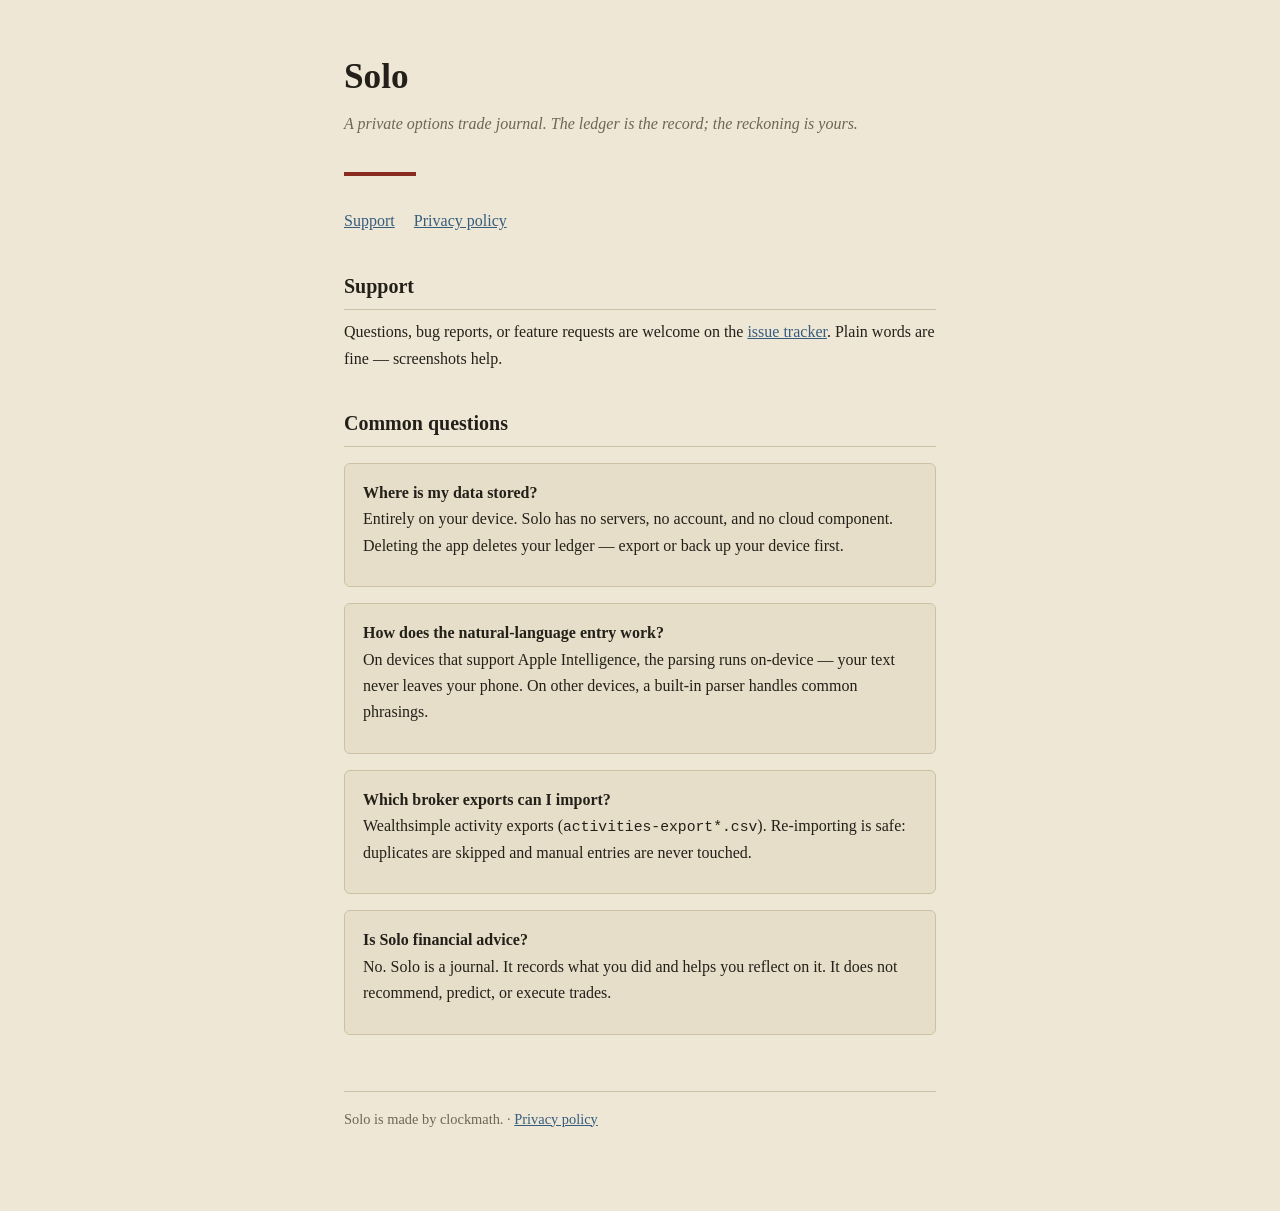
==== index.html @ 3a4c6ee4 "Solo support + privacy pages Co-Authored-By: Claude Opus 4.8 <noreply@anthropic.com>" ====
<!DOCTYPE html>
<html lang="en">
<head>
<meta charset="utf-8">
<meta name="viewport" content="width=device-width, initial-scale=1">
<title>Solo — Support</title>
<link rel="stylesheet" href="style.css">
</head>
<body>
<main>
  <h1>Solo</h1>
  <p class="tagline">A private options trade journal. The ledger is the record; the reckoning is yours.</p>
  <div class="rule-mark"></div>
  <nav><a href="./">Support</a><a href="privacy">Privacy policy</a></nav>

  <h2>Support</h2>
  <p>Questions, bug reports, or feature requests are welcome on the
     <a href="https://github.com/clockmath/solo-support/issues">issue tracker</a>.
     Plain words are fine — screenshots help.</p>

  <h2>Common questions</h2>
  <div class="card">
    <p><strong>Where is my data stored?</strong><br>
    Entirely on your device. Solo has no servers, no account, and no cloud component.
    Deleting the app deletes your ledger — export or back up your device first.</p>
  </div>
  <div class="card">
    <p><strong>How does the natural-language entry work?</strong><br>
    On devices that support Apple Intelligence, the parsing runs on-device — your text
    never leaves your phone. On other devices, a built-in parser handles common phrasings.</p>
  </div>
  <div class="card">
    <p><strong>Which broker exports can I import?</strong><br>
    Wealthsimple activity exports (<span class="mono">activities-export*.csv</span>).
    Re-importing is safe: duplicates are skipped and manual entries are never touched.</p>
  </div>
  <div class="card">
    <p><strong>Is Solo financial advice?</strong><br>
    No. Solo is a journal. It records what you did and helps you reflect on it.
    It does not recommend, predict, or execute trades.</p>
  </div>

  <footer>Solo is made by clockmath. · <a href="privacy">Privacy policy</a></footer>
</main>
</body>
</html>
---- style.css ----
:root { --paper:#EFE7D6; --surface:#E7DEC9; --rule:#CDC1A4; --ink:#23201A; --muted:#6E6555; --oxblood:#8A2B1F; --accent:#355C7D; }
@media (prefers-color-scheme: dark) {
  :root { --paper:#15140F; --surface:#201D16; --rule:#3A3327; --ink:#E9E1CF; --muted:#9A9079; --oxblood:#DE6F5B; --accent:#6E97B8; }
}
* { margin:0; padding:0; box-sizing:border-box; }
body { background:var(--paper); color:var(--ink); font-family:Georgia,'Times New Roman',serif; line-height:1.65; }
main { max-width:640px; margin:0 auto; padding:48px 24px 80px; }
h1 { font-size:2.2rem; font-weight:700; margin-bottom:.3rem; }
.tagline { color:var(--muted); font-style:italic; margin-bottom:2.2rem; }
h2 { font-size:1.25rem; margin:2.2rem 0 .6rem; padding-bottom:.35rem; border-bottom:1px solid var(--rule); }
p, li { margin-bottom:.7rem; }
ul { padding-left:1.2rem; }
a { color:var(--accent); }
.card { background:var(--surface); border:1px solid var(--rule); border-radius:6px; padding:16px 18px; margin:1rem 0; }
.mono { font-family:'SF Mono',Menlo,monospace; font-size:.92em; }
.rule-mark { width:72px; height:4px; background:var(--oxblood); margin:0 0 2rem; }
footer { margin-top:3.5rem; padding-top:1rem; border-top:1px solid var(--rule); color:var(--muted); font-size:.9rem; }
nav a { margin-right:1.2rem; }
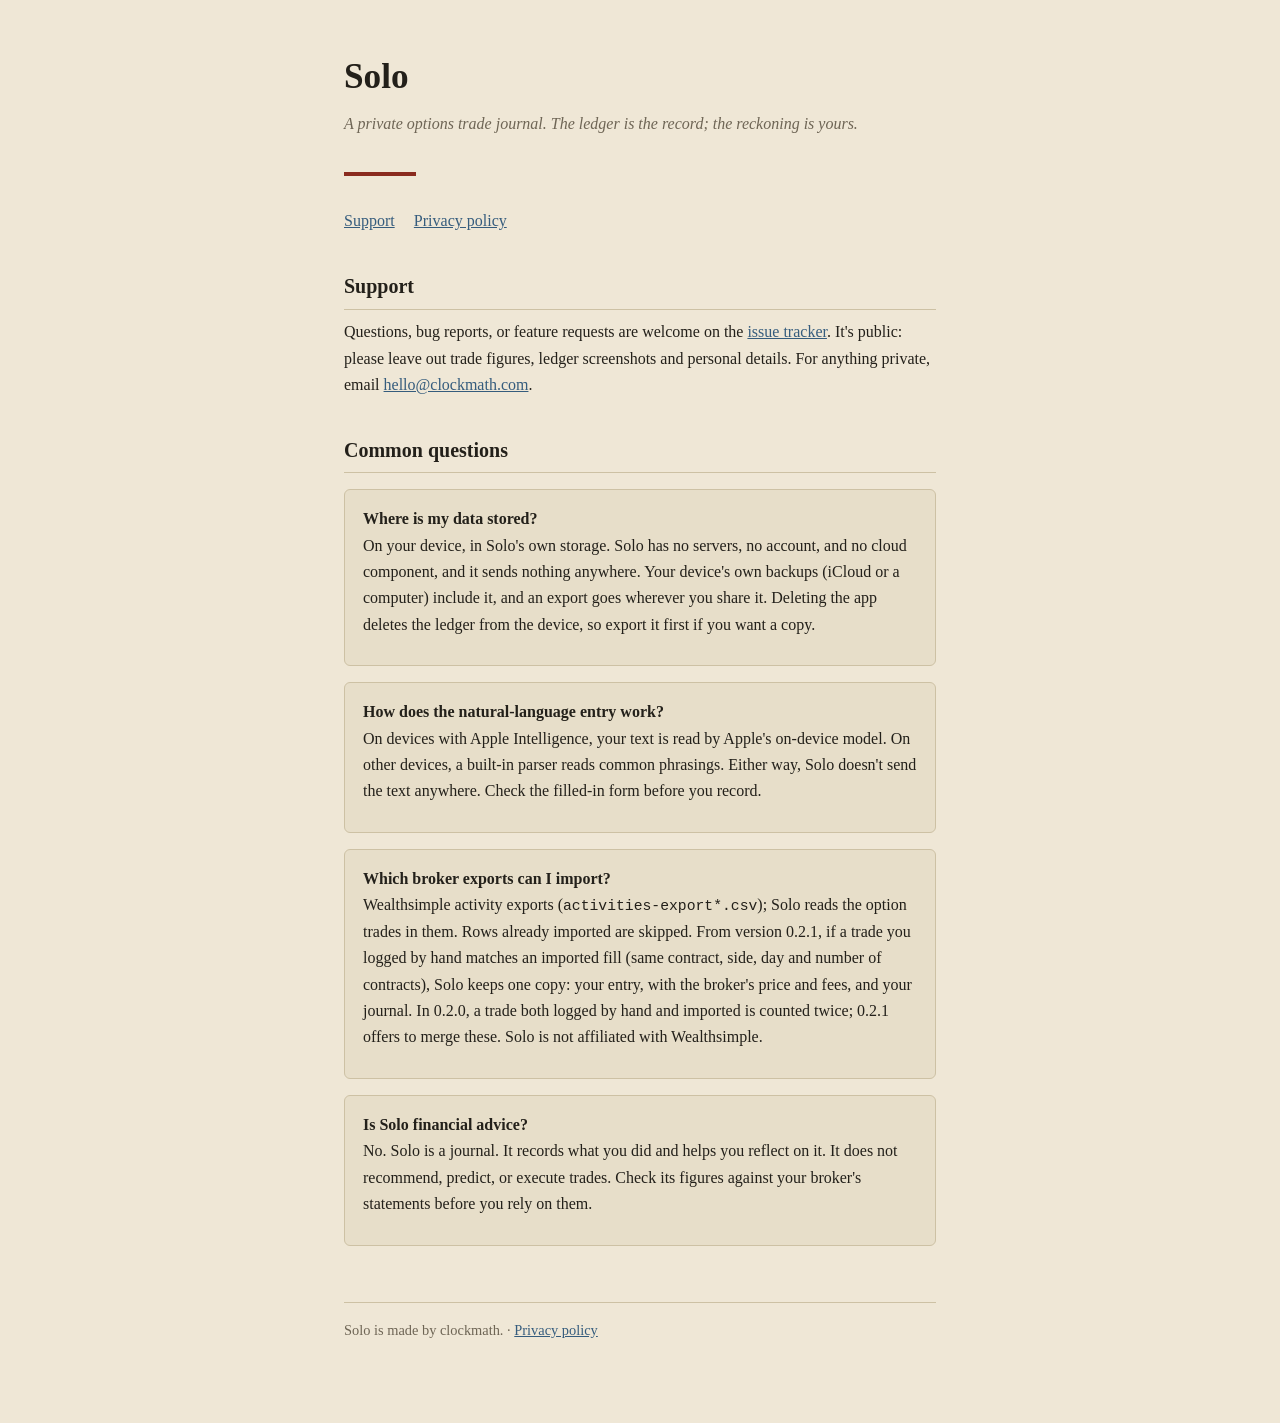
==== commit 1d7928ca: "Privacy policy and support page: say only what Solo does The policy said nothing is transmitted anyw" ====
--- a/index.html
+++ b/index.html
@@ -16,28 +16,39 @@
   <h2>Support</h2>
   <p>Questions, bug reports, or feature requests are welcome on the
      <a href="https://github.com/clockmath/solo-support/issues">issue tracker</a>.
-     Plain words are fine — screenshots help.</p>
+     It's public: please leave out trade figures, ledger screenshots and personal
+     details. For anything private, email
+     <a href="mailto:hello@clockmath.com">hello@clockmath.com</a>.</p>
 
   <h2>Common questions</h2>
   <div class="card">
     <p><strong>Where is my data stored?</strong><br>
-    Entirely on your device. Solo has no servers, no account, and no cloud component.
-    Deleting the app deletes your ledger — export or back up your device first.</p>
+    On your device, in Solo's own storage. Solo has no servers, no account, and no cloud
+    component, and it sends nothing anywhere. Your device's own backups (iCloud or a
+    computer) include it, and an export goes wherever you share it. Deleting the app
+    deletes the ledger from the device, so export it first if you want a copy.</p>
   </div>
   <div class="card">
     <p><strong>How does the natural-language entry work?</strong><br>
-    On devices that support Apple Intelligence, the parsing runs on-device — your text
-    never leaves your phone. On other devices, a built-in parser handles common phrasings.</p>
+    On devices with Apple Intelligence, your text is read by Apple's on-device model.
+    On other devices, a built-in parser reads common phrasings. Either way, Solo doesn't
+    send the text anywhere. Check the filled-in form before you record.</p>
   </div>
   <div class="card">
     <p><strong>Which broker exports can I import?</strong><br>
-    Wealthsimple activity exports (<span class="mono">activities-export*.csv</span>).
-    Re-importing is safe: duplicates are skipped and manual entries are never touched.</p>
+    Wealthsimple activity exports (<span class="mono">activities-export*.csv</span>);
+    Solo reads the option trades in them. Rows already imported are skipped.
+    From version 0.2.1, if a trade you logged by hand matches an imported fill (same
+    contract, side, day and number of contracts), Solo keeps one copy: your entry, with
+    the broker's price and fees, and your journal. In 0.2.0, a trade both logged by hand
+    and imported is counted twice; 0.2.1 offers to merge these. Solo is not affiliated
+    with Wealthsimple.</p>
   </div>
   <div class="card">
     <p><strong>Is Solo financial advice?</strong><br>
     No. Solo is a journal. It records what you did and helps you reflect on it.
-    It does not recommend, predict, or execute trades.</p>
+    It does not recommend, predict, or execute trades. Check its figures against your
+    broker's statements before you rely on them.</p>
   </div>
 
   <footer>Solo is made by clockmath. · <a href="privacy">Privacy policy</a></footer>
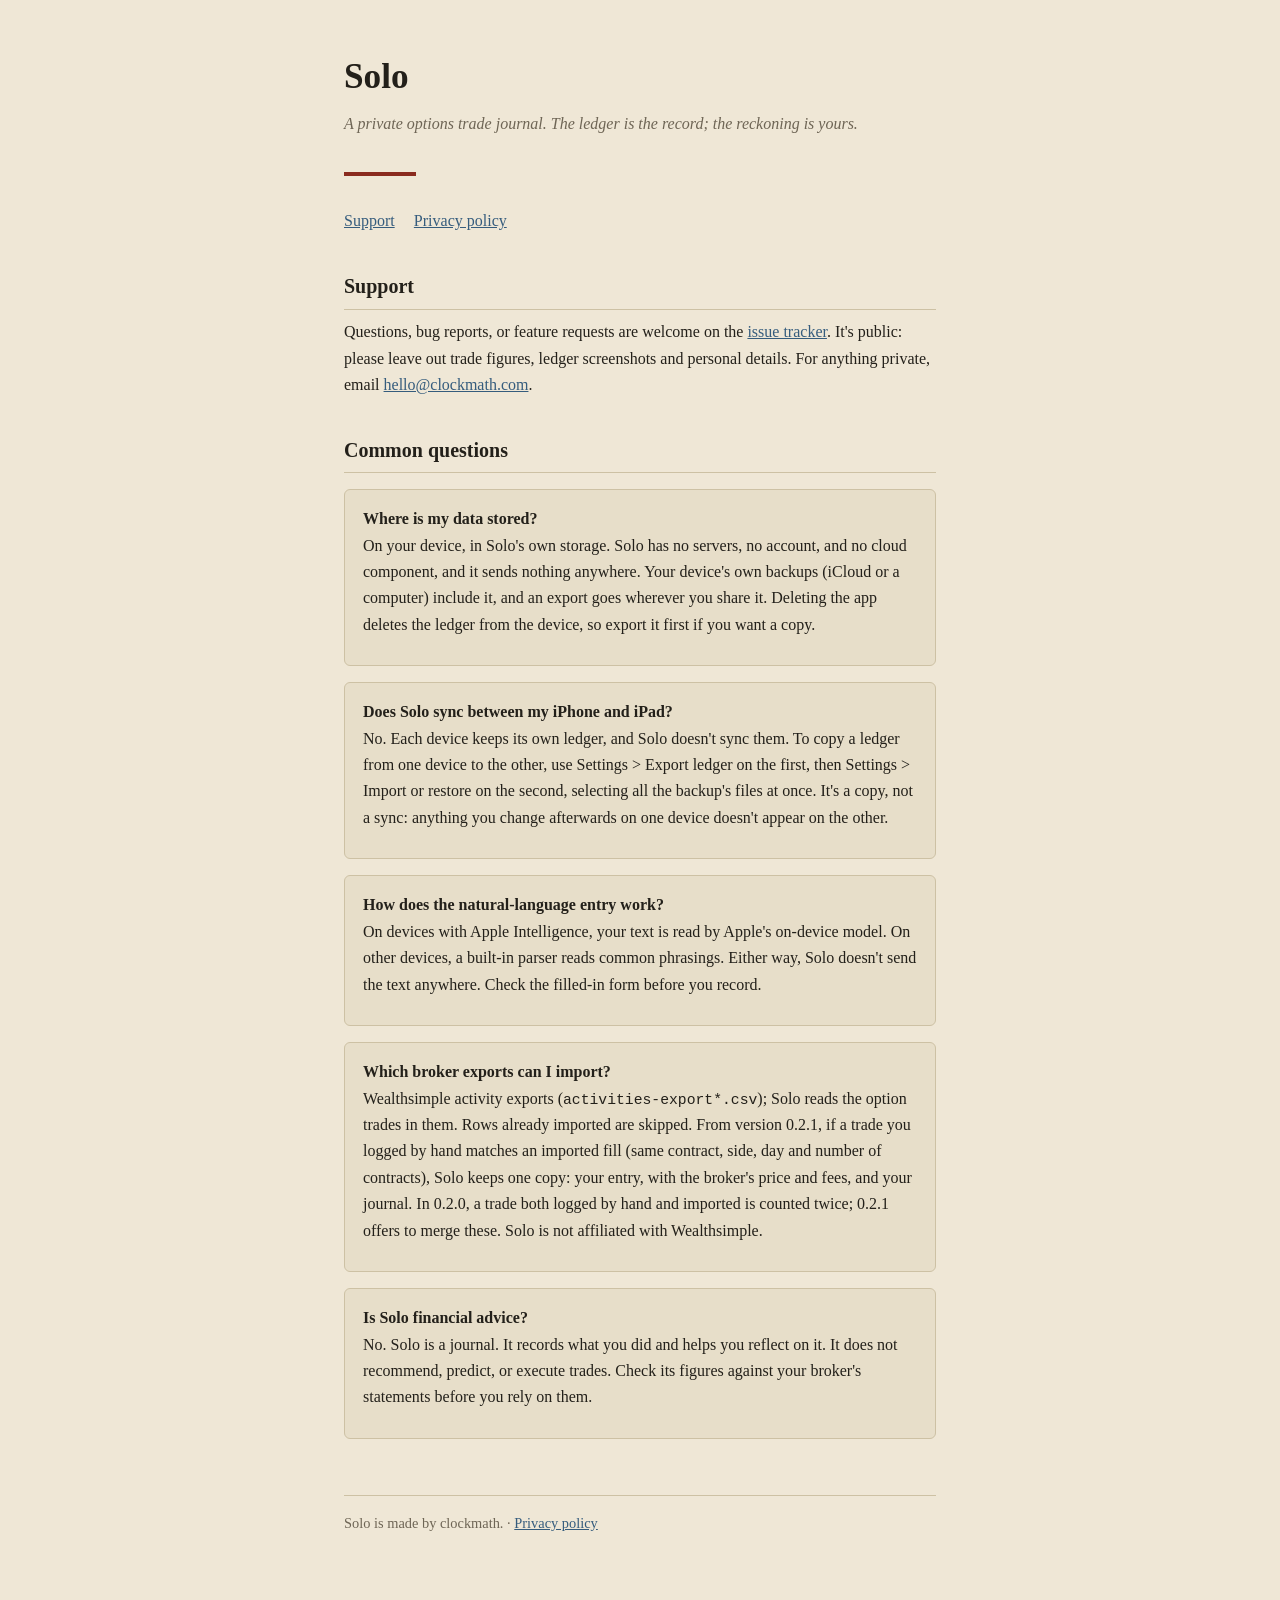
==== commit f86bb8bc: "Support: iPhone and iPad keep separate ledgers Co-Authored-By: Claude Opus 5.5 <noreply@anthropic.co" ====
--- a/index.html
+++ b/index.html
@@ -29,6 +29,14 @@
     deletes the ledger from the device, so export it first if you want a copy.</p>
   </div>
   <div class="card">
+    <p><strong>Does Solo sync between my iPhone and iPad?</strong><br>
+    No. Each device keeps its own ledger, and Solo doesn't sync them. To copy a ledger
+    from one device to the other, use Settings &gt; Export ledger on the first, then
+    Settings &gt; Import or restore on the second, selecting all the backup's files at
+    once. It's a copy, not a sync: anything you change afterwards on one device
+    doesn't appear on the other.</p>
+  </div>
+  <div class="card">
     <p><strong>How does the natural-language entry work?</strong><br>
     On devices with Apple Intelligence, your text is read by Apple's on-device model.
     On other devices, a built-in parser reads common phrasings. Either way, Solo doesn't
